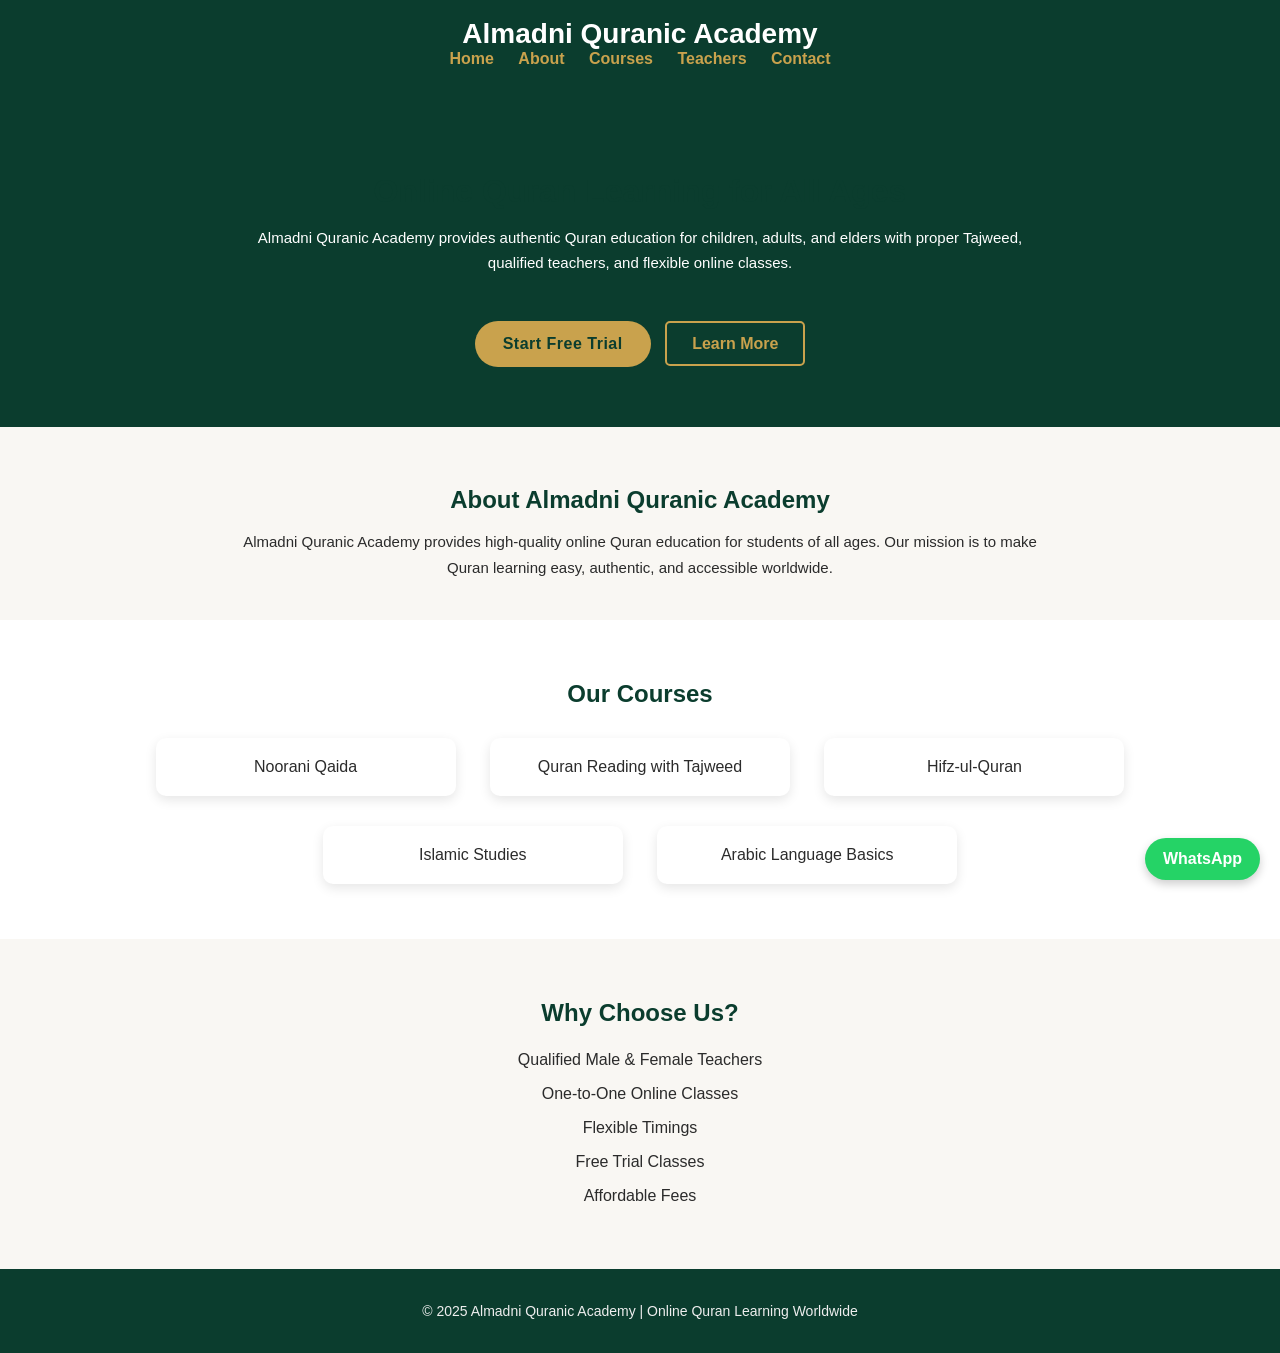
==== index.html @ 652928ea "Refactor WhatsApp button alignment and improve success/error message styling in multiple pages" ====
<!DOCTYPE html>
<html lang="en">
  <head>
    <meta charset="UTF-8" />
    <title>Almadni Quranic Academy</title>
    <link rel="stylesheet" href="css/style.css" />
  </head>
  <body>
    <!-- HEADER -->
    <header class="header">
      <h1>Almadni Quranic Academy</h1>
      <nav>
        <a href="index.html">Home</a>
        <a href="about.html">About</a>
        <a href="courses.html">Courses</a>
        <a href="teachers.html">Teachers</a>
        <a href="contact.html">Contact</a>
      </nav>
    </header>

    <!-- HERO SECTION -->
    <section class="hero">
      <h2>Online Quran Learning for All Ages</h2>
      <p>
        Almadni Quranic Academy provides authentic Quran education for children,
        adults, and elders with proper Tajweed, qualified teachers, and flexible
        online classes.
      </p>
      <div class="hero-buttons">
        <a class="btn" href="contact.html">Start Free Trial</a>
        <a class="btn-outline" href="about.html">Learn More</a>
      </div>
    </section>

    <!-- ABOUT -->
    <section class="about">
      <h2>About Almadni Quranic Academy</h2>
      <p>
        Almadni Quranic Academy provides high-quality online Quran education for
        students of all ages. Our mission is to make Quran learning easy,
        authentic, and accessible worldwide.
      </p>
    </section>

    <!-- COURSES -->
    <section class="courses">
      <h2>Our Courses</h2>
      <div class="course-box">Noorani Qaida</div>
      <div class="course-box">Quran Reading with Tajweed</div>
      <div class="course-box">Hifz-ul-Quran</div>
      <div class="course-box">Islamic Studies</div>
      <div class="course-box">Arabic Language Basics</div>
    </section>

    <!-- WHY CHOOSE US -->
    <section class="why">
      <h2>Why Choose Us?</h2>
      <ul>
        <li>Qualified Male & Female Teachers</li>
        <li>One-to-One Online Classes</li>
        <li>Flexible Timings</li>
        <li>Free Trial Classes</li>
        <li>Affordable Fees</li>
      </ul>
    </section>

    <!-- FOOTER -->
    <footer>
      <p>© 2025 Almadni Quranic Academy | Online Quran Learning Worldwide</p>
    </footer>
    <a href="https://wa.me/923167577929" class="whatsapp-btn" target="_blank">
      WhatsApp
    </a>
  </body>
</html>
---- css/style.css ----
body {
  margin: 0;
  font-family: "Open Sans", sans-serif;
  background: #f9f7f3;
  color: #2b2b2b;
}

/* HEADER */
.header {
  background: #0b3d2e;
  color: white;
  padding: 18px 15px;
  text-align: center;
  box-shadow: 0 2px 6px rgba(0, 0, 0, 0.15);
}
.header h1 {
  margin: 0;
  font-family: "Poppins", sans-serif;
  font-size: 28px;
}

.header nav a {
  color: #c9a24d;
  margin: 0 10px;
  text-decoration: none;
  font-weight: bold;
}

/* HERO */
.hero {
  padding: 60px 20px;
  text-align: center;
  background: #0b3d2e;
  color: white;
}

.hero h2 {
  font-family: "Poppins", sans-serif;
  font-size: 32px;
}

.btn {
  background: #c9a24d;
  color: #0b3d2e;
  padding: 14px 28px;
  display: inline-block;
  margin-top: 20px;
  text-decoration: none;
  border-radius: 30px;
  font-weight: bold;
  letter-spacing: 0.5px;
}

.hero-buttons {
  margin-top: 25px;
}

.btn-outline {
  border: 2px solid #c9a24d;
  color: #c9a24d;
  padding: 12px 25px;
  margin-left: 10px;
  text-decoration: none;
  border-radius: 5px;
  font-weight: bold;
}

.btn-outline:hover {
  background: #c9a24d;
  color: #0b3d2e;
}

/* SECTIONS */
section {
  padding: 40px 20px;
  text-align: center;
}

section h2 {
  font-family: "Poppins", sans-serif;
  color: #0b3d2e;
  margin-bottom: 15px;
}

section p {
  max-width: 800px;
  margin: auto;
  line-height: 1.7;
  font-size: 15px;
}
/* COURSES */

.courses {
  background: white;
}

.course-box {
  display: inline-block;
  background: white;
  color: #2b2b2b;
  padding: 20px;
  margin: 15px;
  border-radius: 10px;
  width: 260px;
  box-shadow: 0 4px 12px rgba(0, 0, 0, 0.1);
  transition: transform 0.3s ease;
}

.course-box:hover {
  transform: translateY(-5px);
}

/* WHY */
.why ul {
  list-style: none;
  padding: 0;
}

.why li {
  padding: 8px;
}

/* FOOTER */
footer {
  background: #0b3d2e;
  color: #eee;
  text-align: center;
  padding: 20px 10px;
  font-size: 14px;
}
/* CONTACT FORM */

.contact-form form {
  max-width: 500px;
  margin: auto;
}

.contact-form input,
.contact-form select,
.contact-form textarea {
  width: 100%;
  padding: 12px;
  margin: 10px 0;
  border: 1px solid #ddd;
  border-radius: 6px;
  font-size: 14px;
}

.contact-form textarea {
  height: 100px;
}
.contact-form button {
  background: #c9a24d;
  color: #0b3d2e;
  padding: 12px 25px;
  border: none;
  border-radius: 5px;
  font-weight: bold;
  font-size: medium;
  cursor: pointer;
}
.contact-form button:hover {
  background: #b18e44;
}
.whatsapp-btn {
  position: fixed;
  bottom: 20px;
  right: 20px;
  background: #25d366;
  color: white;
  padding: 12px 18px;
  border-radius: 50px;
  text-decoration: none;
  font-weight: bold;
  box-shadow: 0 4px 10px rgba(0, 0, 0, 0.2);
  z-index: 1000;
}

.whatsapp-btn:hover {
  background: #1ebe5d;
}
/* =========================
   MOBILE RESPONSIVE DESIGN
========================= */

@media (max-width: 768px) {
  /* HEADER */
  .header h1 {
    font-size: 22px;
  }

  .header nav {
    margin-top: 10px;
  }

  .header nav a {
    display: inline-block;
    margin: 5px;
    font-size: 14px;
  }

  /* HERO */
  .hero h2 {
    font-size: 24px;
  }

  .hero p {
    font-size: 15px;
    line-height: 1.6;
  }

  .hero-buttons a {
    display: block;
    margin: 10px auto;
    width: 80%;
  }

  /* COURSE BOXES */
  .course-box {
    width: 90%;
    margin: 10px auto;
  }

  /* SECTIONS */
  section {
    padding: 30px 15px;
  }

  /* CONTACT FORM */
  .contact-form form {
    width: 90%;
  }

  /* FOOTER */
  footer p {
    font-size: 13px;
  }

  /* WHATSAPP BUTTON */
  .whatsapp-btn {
    padding: 10px 14px;
    font-size: 14px;
  }
}
/* =========================
   END OF MOBILE RESPONSIVE DESIGN
========================= */
.success-message {
  display: none;
  background: #e6f7ef;
  color: #0b3d2e;
  border-left: 5px solid #3fa46a;
  padding: 15px;
  margin-bottom: 15px;
  border-radius: 6px;
  font-size: 14px;
}

.error-message {
  display: none;
  background: #fdecea;
  color: #a94442;
  border-left: 5px solid #d9534f;
  padding: 15px;
  margin-bottom: 15px;
  border-radius: 6px;
  font-size: 14px;
}
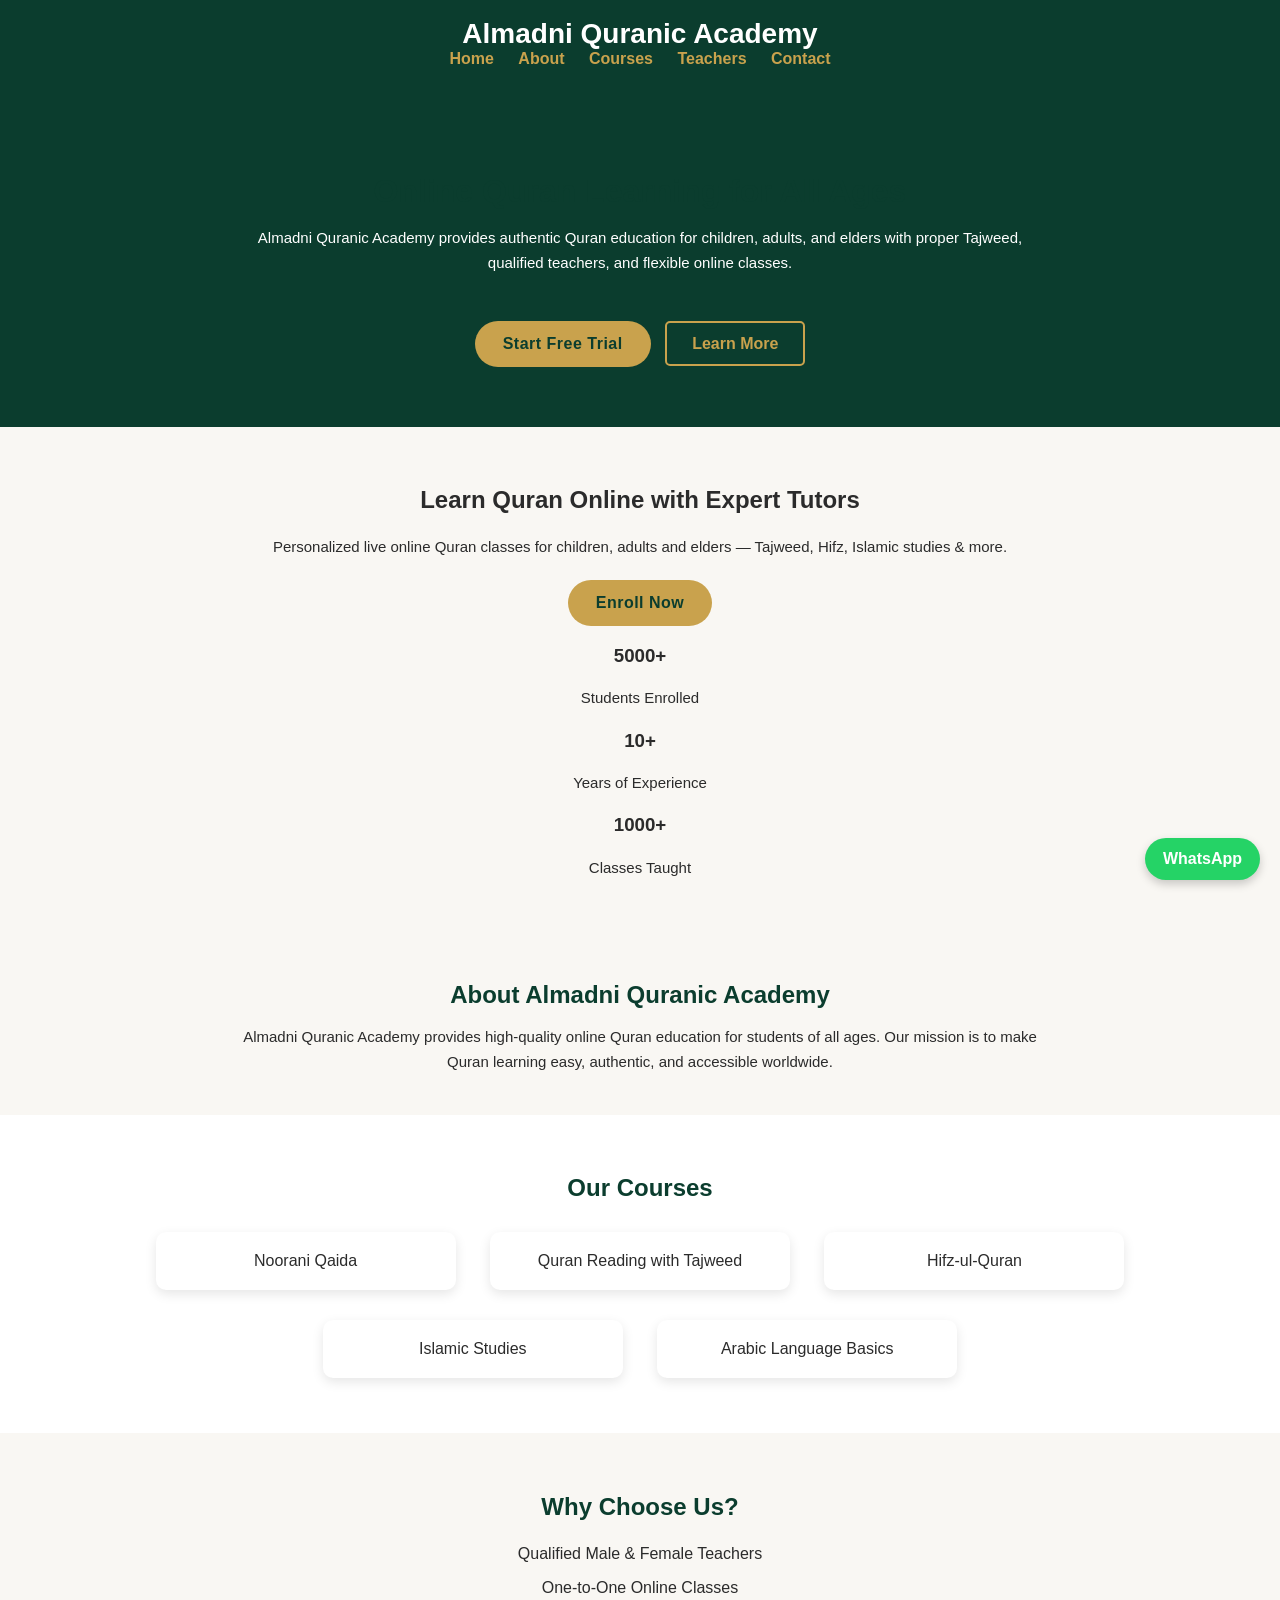
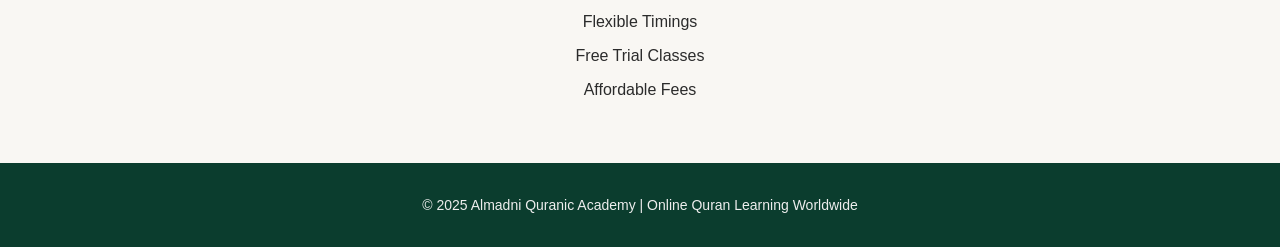
==== commit 0ea87e55: "Updated Hero & Stats" ====
--- a/index.html
+++ b/index.html
@@ -31,6 +31,20 @@
         <a class="btn-outline" href="about.html">Learn More</a>
       </div>
     </section>
+    <section class="hero-advanced">
+        <h1>Learn Quran Online with Expert Tutors</h1>
+        <p>
+            Personalized live online Quran classes for children, adults and elders — Tajweed, Hifz, Islamic studies & more.
+        </p>
+        <a href="enroll.html" class="btn hero-btn">Enroll Now</a>
+    
+        <div class="academy-stats">
+            <div class="stat-box"><h3>5000+</h3><p>Students Enrolled</p></div>
+            <div class="stat-box"><h3>10+</h3><p>Years of Experience</p></div>
+            <div class="stat-box"><h3>1000+</h3><p>Classes Taught</p></div>
+        </div>
+    </section>
+    
 
     <!-- ABOUT -->
     <section class="about">
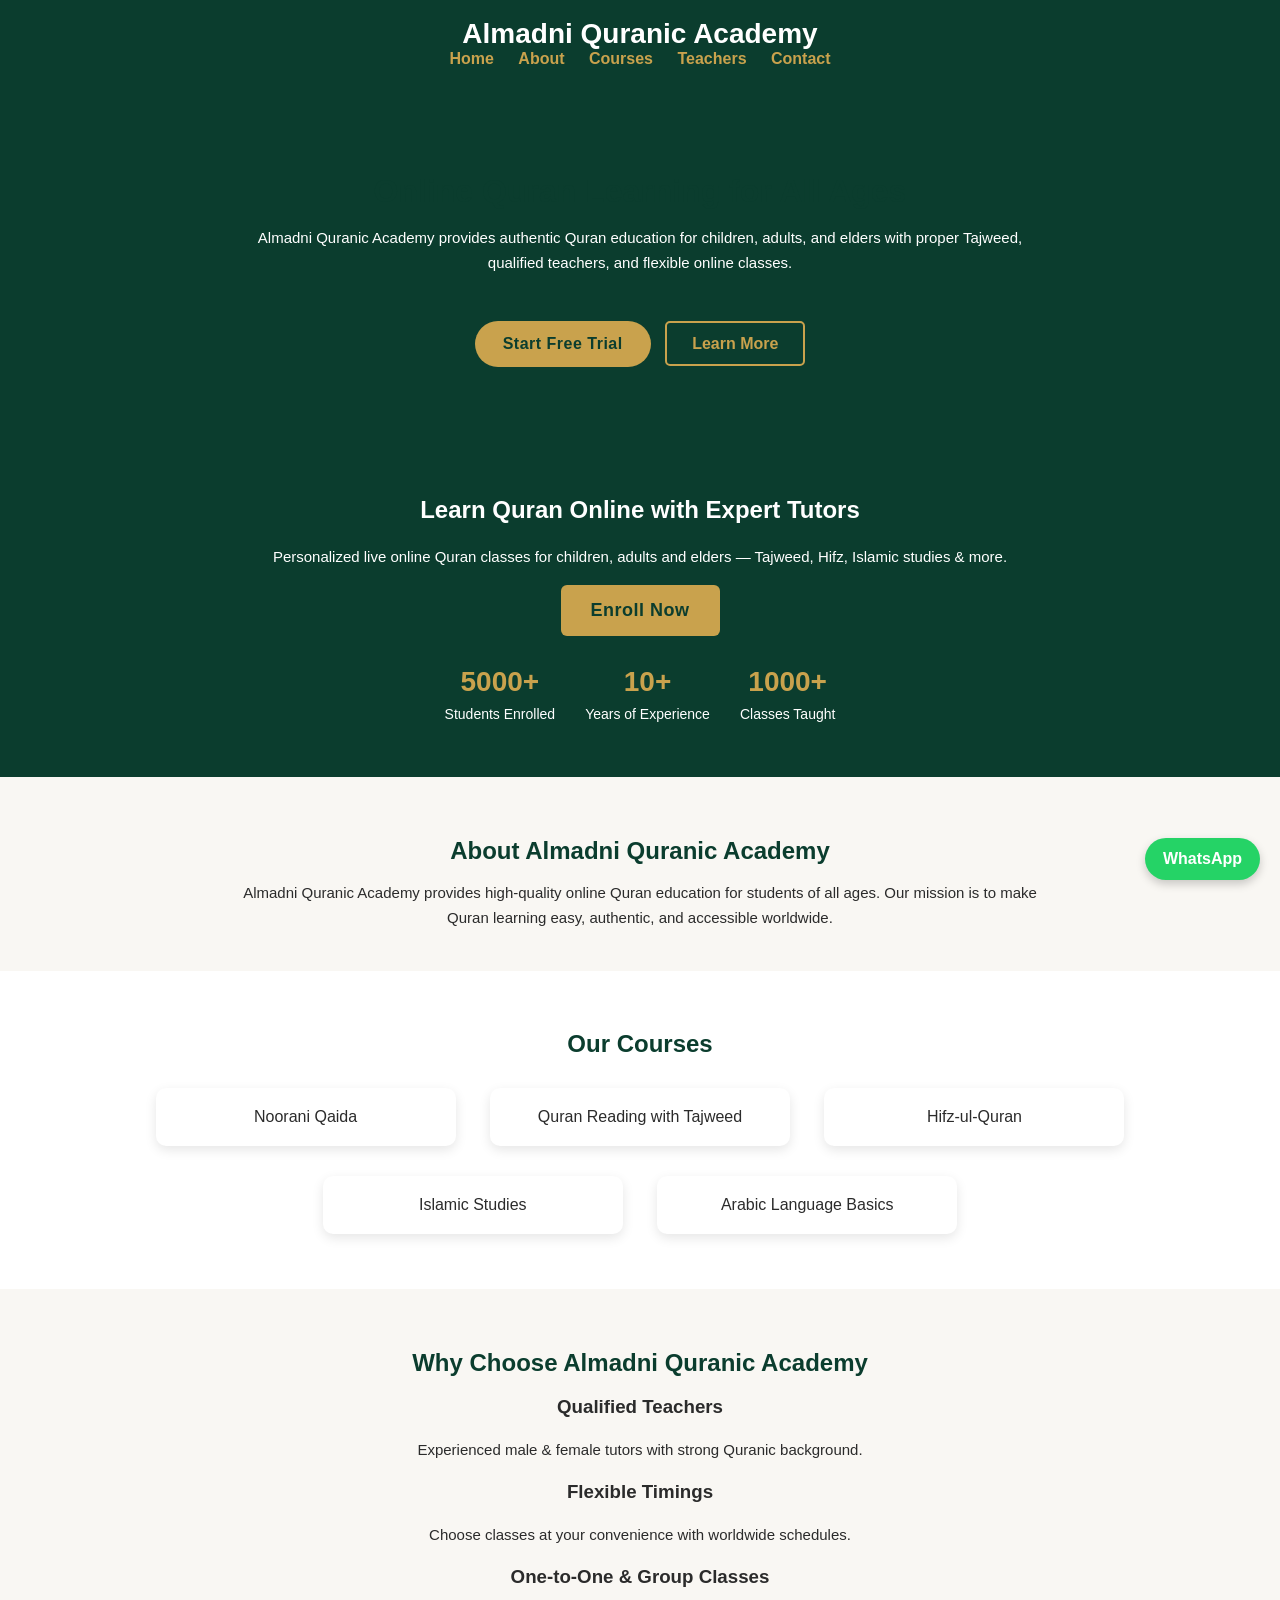
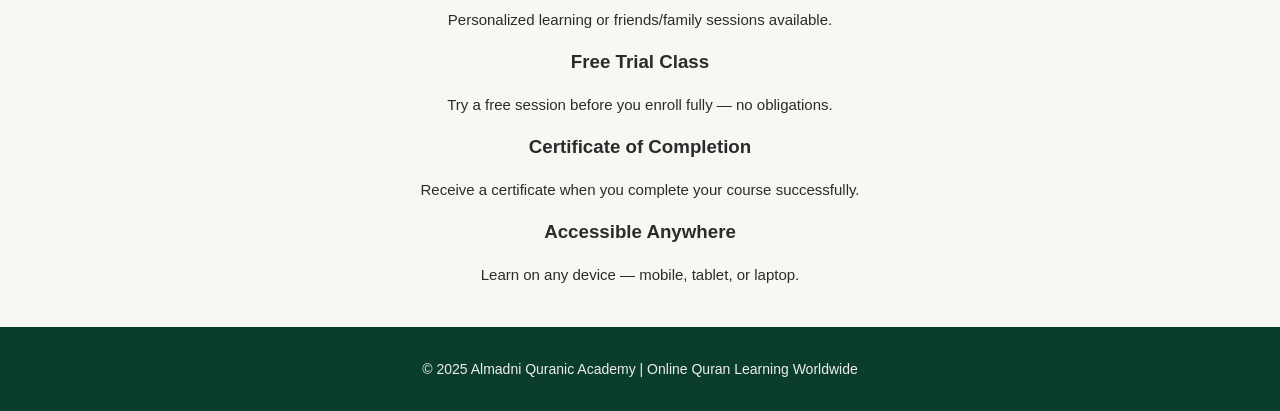
==== commit ceef20ed: "update the why choose us section" ====
--- a/index.html
+++ b/index.html
@@ -67,16 +67,36 @@
     </section>
 
     <!-- WHY CHOOSE US -->
-    <section class="why">
-      <h2>Why Choose Us?</h2>
-      <ul>
-        <li>Qualified Male & Female Teachers</li>
-        <li>One-to-One Online Classes</li>
-        <li>Flexible Timings</li>
-        <li>Free Trial Classes</li>
-        <li>Affordable Fees</li>
-      </ul>
+    <section class="why-choose">
+        <h2>Why Choose Almadni Quranic Academy</h2>
+        <div class="features-grid">
+            <div class="feature-card">
+                <h3>Qualified Teachers</h3>
+                <p>Experienced male & female tutors with strong Quranic background.</p>
+            </div>
+            <div class="feature-card">
+                <h3>Flexible Timings</h3>
+                <p>Choose classes at your convenience with worldwide schedules.</p>
+            </div>
+            <div class="feature-card">
+                <h3>One-to-One & Group Classes</h3>
+                <p>Personalized learning or friends/family sessions available.</p>
+            </div>
+            <div class="feature-card">
+                <h3>Free Trial Class</h3>
+                <p>Try a free session before you enroll fully — no obligations.</p>
+            </div>
+            <div class="feature-card">
+                <h3>Certificate of Completion</h3>
+                <p>Receive a certificate when you complete your course successfully.</p>
+            </div>
+            <div class="feature-card">
+                <h3>Accessible Anywhere</h3>
+                <p>Learn on any device — mobile, tablet, or laptop.</p>
+            </div>
+        </div>
     </section>
+    
 
     <!-- FOOTER -->
     <footer>
--- a/css/style.css
+++ b/css/style.css
@@ -266,3 +266,43 @@
   border-radius: 6px;
   font-size: 14px;
 }
+.hero-advanced {
+  text-align: center;
+  padding: 50px 20px;
+  background: #0B3D2E;
+  color: white;
+}
+
+.hero-advanced .hero-btn {
+  background: #C9A24D;
+  color: #0B3D2E;
+  padding: 15px 30px;
+  font-size: 18px;
+  margin-top: 15px;
+  border-radius: 6px;
+  font-weight: bold;
+}
+
+.academy-stats {
+  display: flex;
+  justify-content: center;
+  gap: 30px;
+  margin-top: 30px;
+}
+
+.stat-box h3 {
+  font-size: 28px;
+  margin: 0;
+  color: #C9A24D;
+}
+
+.stat-box p {
+  margin: 5px 0 0;
+  font-size: 14px;
+}
+@media (max-width: 600px) {
+  .academy-stats {
+    flex-direction: column;
+    align-items: center;
+  }
+}
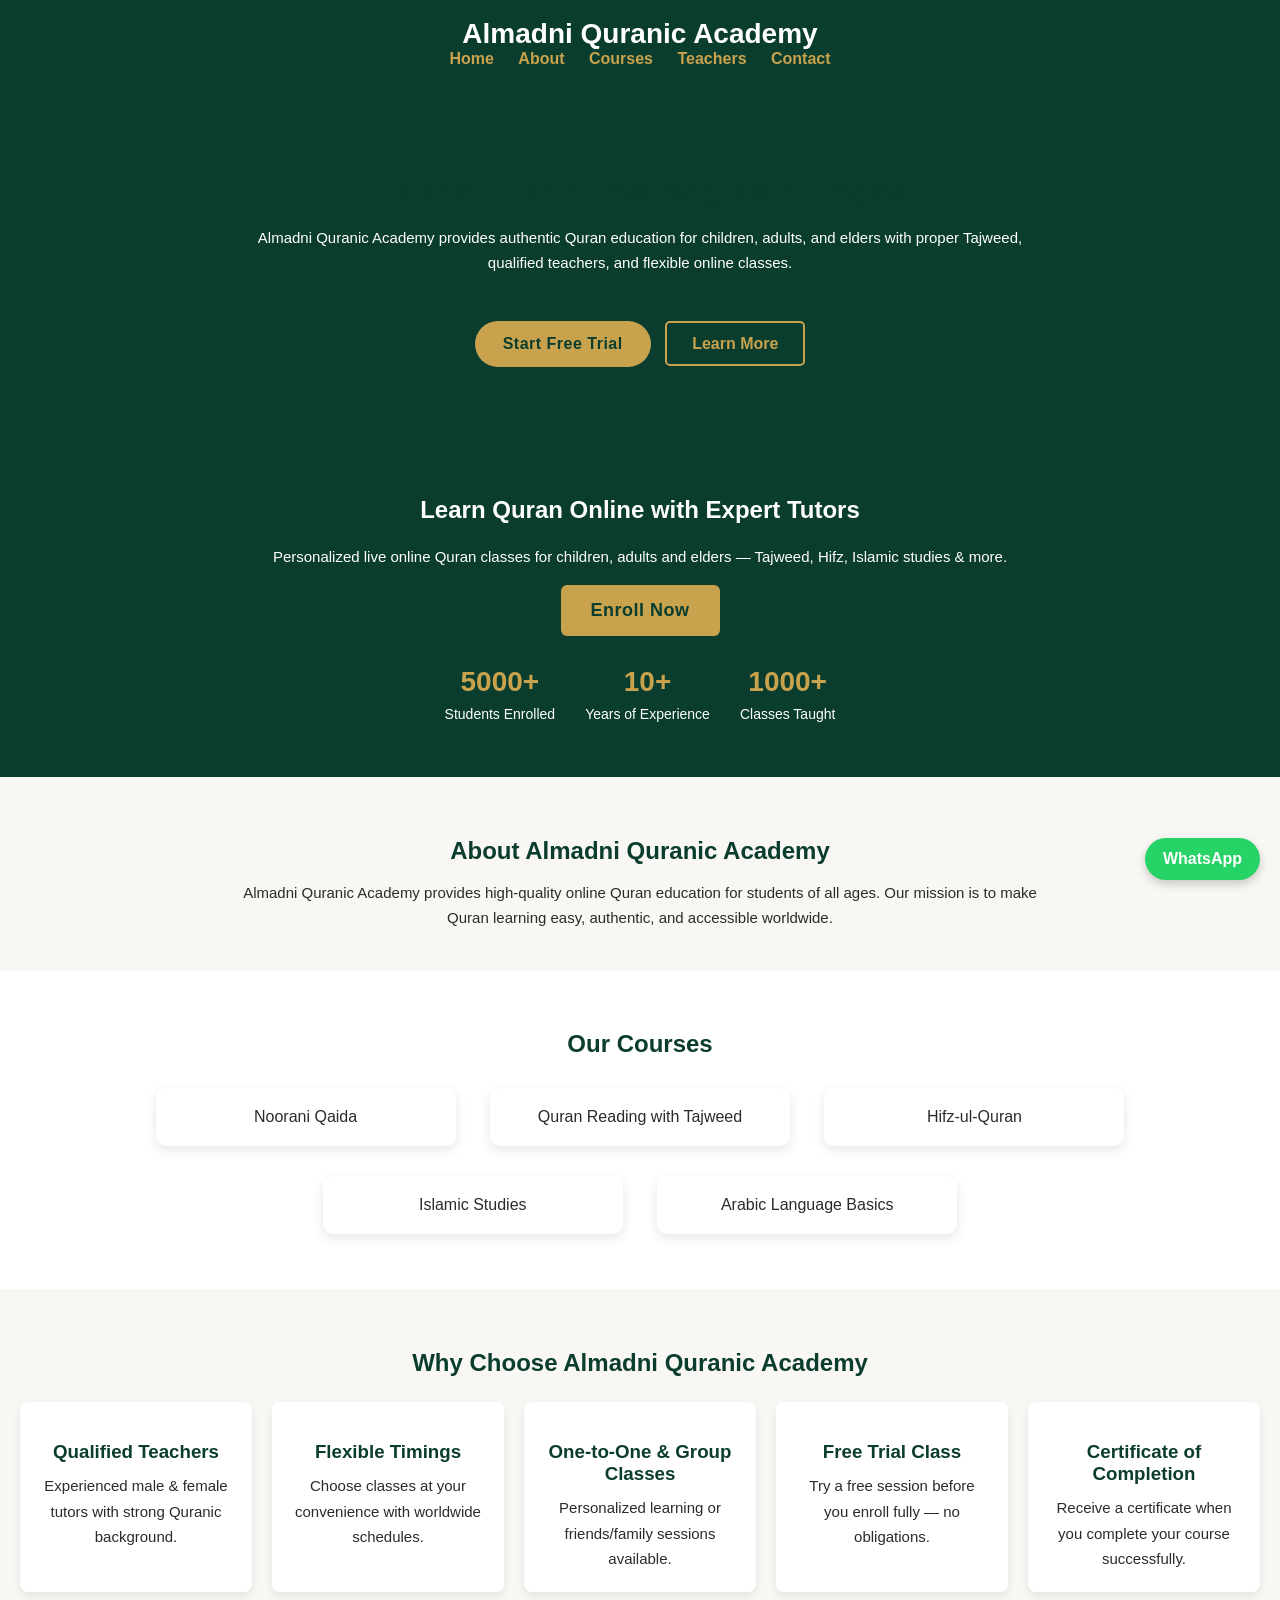
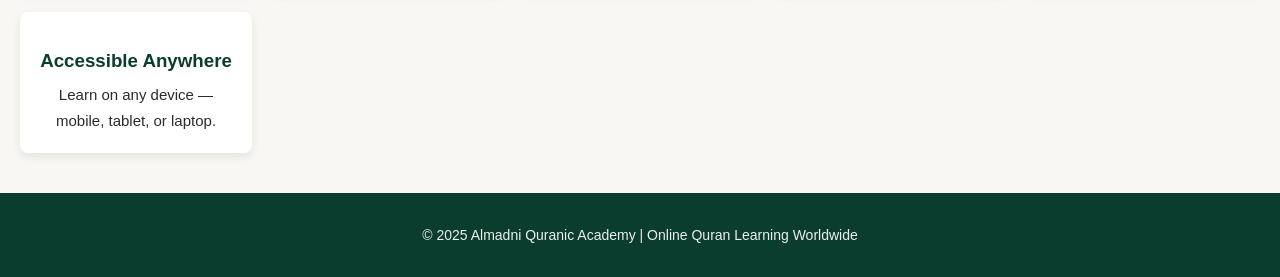
==== commit d63b2acc: "update the feature cards for professional UI" ====
--- a/index.html
+++ b/index.html
@@ -32,19 +32,28 @@
       </div>
     </section>
     <section class="hero-advanced">
-        <h1>Learn Quran Online with Expert Tutors</h1>
-        <p>
-            Personalized live online Quran classes for children, adults and elders — Tajweed, Hifz, Islamic studies & more.
-        </p>
-        <a href="enroll.html" class="btn hero-btn">Enroll Now</a>
-    
-        <div class="academy-stats">
-            <div class="stat-box"><h3>5000+</h3><p>Students Enrolled</p></div>
-            <div class="stat-box"><h3>10+</h3><p>Years of Experience</p></div>
-            <div class="stat-box"><h3>1000+</h3><p>Classes Taught</p></div>
+      <h1>Learn Quran Online with Expert Tutors</h1>
+      <p>
+        Personalized live online Quran classes for children, adults and elders —
+        Tajweed, Hifz, Islamic studies & more.
+      </p>
+      <a href="enroll.html" class="btn hero-btn">Enroll Now</a>
+
+      <div class="academy-stats">
+        <div class="stat-box">
+          <h3>5000+</h3>
+          <p>Students Enrolled</p>
         </div>
+        <div class="stat-box">
+          <h3>10+</h3>
+          <p>Years of Experience</p>
+        </div>
+        <div class="stat-box">
+          <h3>1000+</h3>
+          <p>Classes Taught</p>
+        </div>
+      </div>
     </section>
-    
 
     <!-- ABOUT -->
     <section class="about">
@@ -68,35 +77,38 @@
 
     <!-- WHY CHOOSE US -->
     <section class="why-choose">
-        <h2>Why Choose Almadni Quranic Academy</h2>
-        <div class="features-grid">
-            <div class="feature-card">
-                <h3>Qualified Teachers</h3>
-                <p>Experienced male & female tutors with strong Quranic background.</p>
-            </div>
-            <div class="feature-card">
-                <h3>Flexible Timings</h3>
-                <p>Choose classes at your convenience with worldwide schedules.</p>
-            </div>
-            <div class="feature-card">
-                <h3>One-to-One & Group Classes</h3>
-                <p>Personalized learning or friends/family sessions available.</p>
-            </div>
-            <div class="feature-card">
-                <h3>Free Trial Class</h3>
-                <p>Try a free session before you enroll fully — no obligations.</p>
-            </div>
-            <div class="feature-card">
-                <h3>Certificate of Completion</h3>
-                <p>Receive a certificate when you complete your course successfully.</p>
-            </div>
-            <div class="feature-card">
-                <h3>Accessible Anywhere</h3>
-                <p>Learn on any device — mobile, tablet, or laptop.</p>
-            </div>
+      <h2>Why Choose Almadni Quranic Academy</h2>
+      <div class="features-grid">
+        <div class="feature-card">
+          <h3>Qualified Teachers</h3>
+          <p>
+            Experienced male & female tutors with strong Quranic background.
+          </p>
         </div>
+        <div class="feature-card">
+          <h3>Flexible Timings</h3>
+          <p>Choose classes at your convenience with worldwide schedules.</p>
+        </div>
+        <div class="feature-card">
+          <h3>One-to-One & Group Classes</h3>
+          <p>Personalized learning or friends/family sessions available.</p>
+        </div>
+        <div class="feature-card">
+          <h3>Free Trial Class</h3>
+          <p>Try a free session before you enroll fully — no obligations.</p>
+        </div>
+        <div class="feature-card">
+          <h3>Certificate of Completion</h3>
+          <p>
+            Receive a certificate when you complete your course successfully.
+          </p>
+        </div>
+        <div class="feature-card">
+          <h3>Accessible Anywhere</h3>
+          <p>Learn on any device — mobile, tablet, or laptop.</p>
+        </div>
+      </div>
     </section>
-    
 
     <!-- FOOTER -->
     <footer>
--- a/css/style.css
+++ b/css/style.css
@@ -306,3 +306,26 @@
     align-items: center;
   }
 }
+.why-choose {
+  padding: 40px 20px;
+  text-align: center;
+}
+
+.features-grid {
+  display: grid;
+  gap: 20px;
+  grid-template-columns: repeat(auto-fit, minmax(220px, 1fr));
+  margin-top: 25px;
+}
+
+.feature-card {
+  background: white;
+  padding: 20px;
+  border-radius: 8px;
+  box-shadow: 0 4px 10px rgba(0,0,0,0.08);
+}
+
+.feature-card h3 {
+  color: #0B3D2E;
+  margin-bottom: 10px;
+}
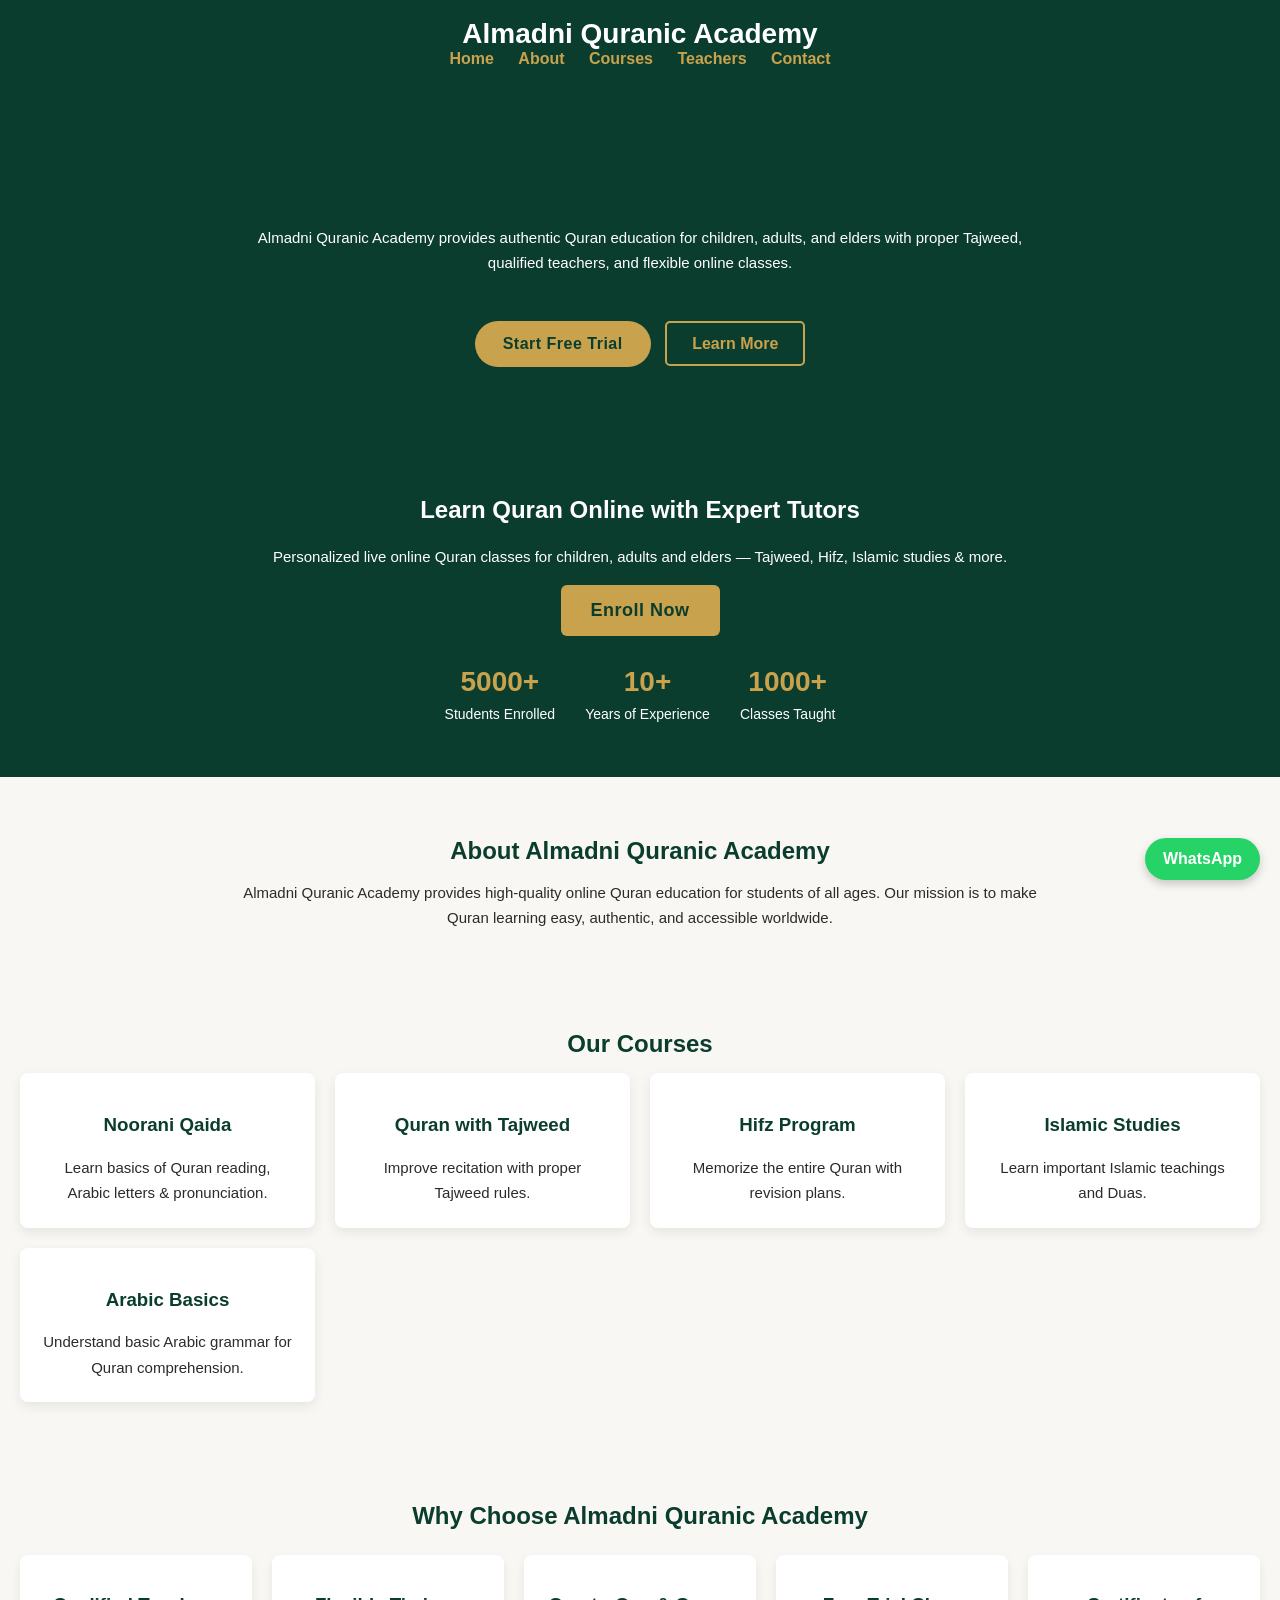
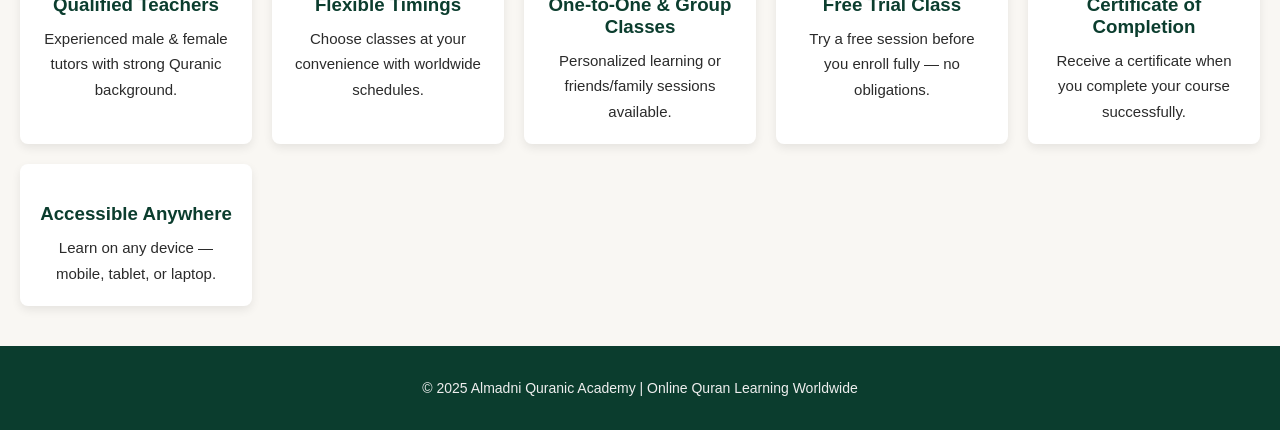
==== commit 9ab21326: "update the courses section" ====
--- a/index.html
+++ b/index.html
@@ -66,13 +66,30 @@
     </section>
 
     <!-- COURSES -->
-    <section class="courses">
+    <section class="courses-advanced">
       <h2>Our Courses</h2>
-      <div class="course-box">Noorani Qaida</div>
-      <div class="course-box">Quran Reading with Tajweed</div>
-      <div class="course-box">Hifz-ul-Quran</div>
-      <div class="course-box">Islamic Studies</div>
-      <div class="course-box">Arabic Language Basics</div>
+      <div class="courses-grid">
+        <div class="course-card">
+          <h3>Noorani Qaida</h3>
+          <p>Learn basics of Quran reading, Arabic letters & pronunciation.</p>
+        </div>
+        <div class="course-card">
+          <h3>Quran with Tajweed</h3>
+          <p>Improve recitation with proper Tajweed rules.</p>
+        </div>
+        <div class="course-card">
+          <h3>Hifz Program</h3>
+          <p>Memorize the entire Quran with revision plans.</p>
+        </div>
+        <div class="course-card">
+          <h3>Islamic Studies</h3>
+          <p>Learn important Islamic teachings and Duas.</p>
+        </div>
+        <div class="course-card">
+          <h3>Arabic Basics</h3>
+          <p>Understand basic Arabic grammar for Quran comprehension.</p>
+        </div>
+      </div>
     </section>
 
     <!-- WHY CHOOSE US -->
--- a/css/style.css
+++ b/css/style.css
@@ -269,13 +269,13 @@
 .hero-advanced {
   text-align: center;
   padding: 50px 20px;
-  background: #0B3D2E;
+  background: #0b3d2e;
   color: white;
 }
 
 .hero-advanced .hero-btn {
-  background: #C9A24D;
-  color: #0B3D2E;
+  background: #c9a24d;
+  color: #0b3d2e;
   padding: 15px 30px;
   font-size: 18px;
   margin-top: 15px;
@@ -293,7 +293,7 @@
 .stat-box h3 {
   font-size: 28px;
   margin: 0;
-  color: #C9A24D;
+  color: #c9a24d;
 }
 
 .stat-box p {
@@ -322,10 +322,37 @@
   background: white;
   padding: 20px;
   border-radius: 8px;
-  box-shadow: 0 4px 10px rgba(0,0,0,0.08);
+  box-shadow: 0 4px 10px rgba(0, 0, 0, 0.08);
 }
 
 .feature-card h3 {
-  color: #0B3D2E;
+  color: #0b3d2e;
   margin-bottom: 10px;
 }
+.courses-advanced {
+  padding: 40px 20px;
+  text-align: center;
+}
+
+.courses-grid {
+  display: grid;
+  gap: 20px;
+  grid-template-columns: repeat(auto-fit, minmax(240px, 1fr));
+  margin-top: 15px;
+}
+
+.course-card {
+  background: white;
+  padding: 22px;
+  border-radius: 8px;
+  box-shadow: 0 4px 12px rgba(0, 0, 0, 0.08);
+  transition: transform 0.2s;
+}
+
+.course-card:hover {
+  transform: translateY(-4px);
+}
+
+.course-card h3 {
+  color: #0b3d2e;
+}
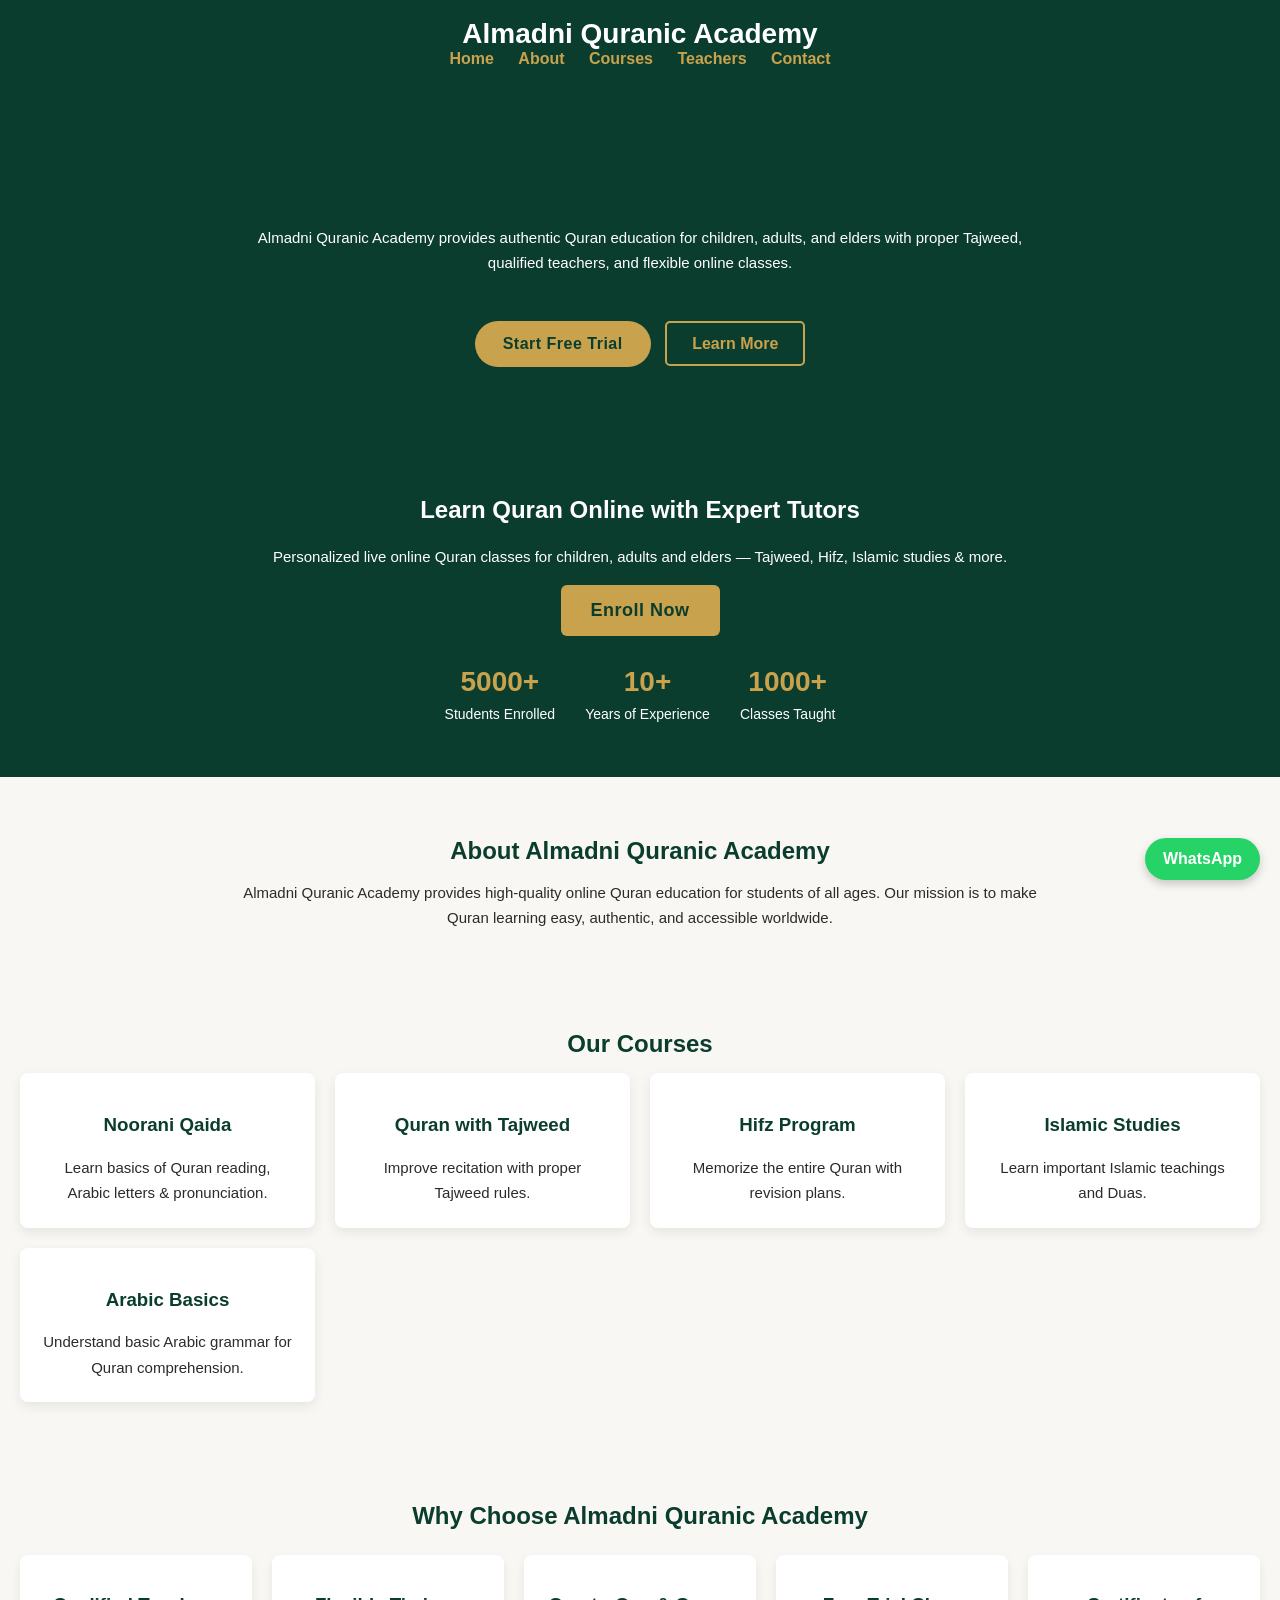
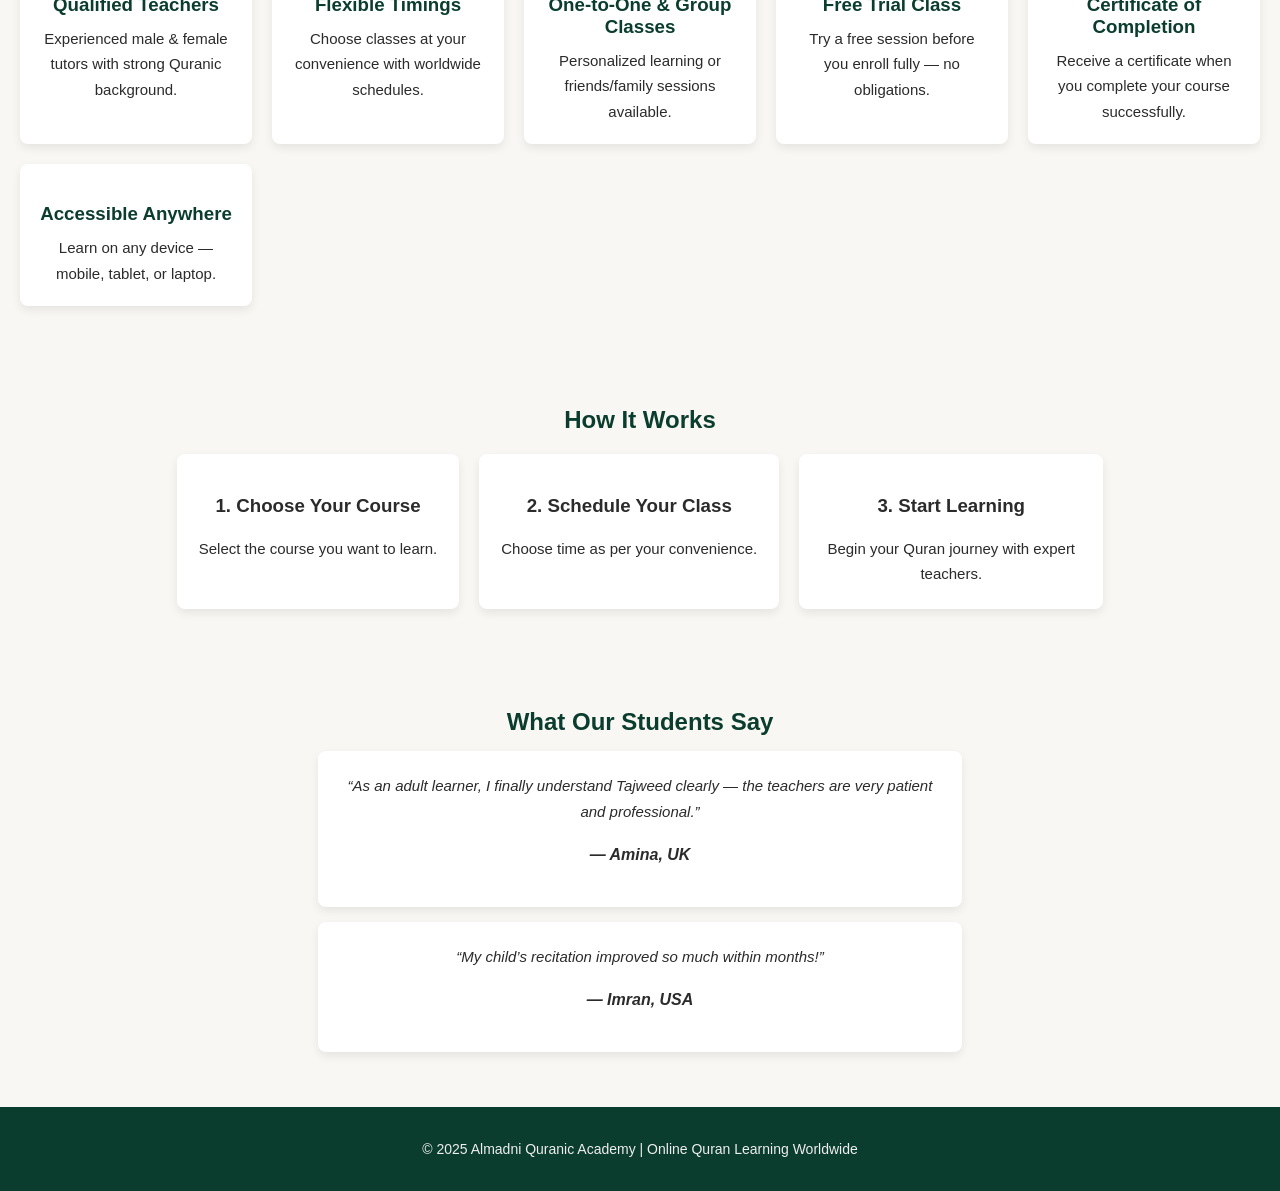
==== commit 96e76ae7: "add the two new sections" ====
--- a/index.html
+++ b/index.html
@@ -126,6 +126,40 @@
         </div>
       </div>
     </section>
+    <section class="how-it-works">
+        <h2>How It Works</h2>
+        <div class="steps-grid">
+            <div class="step-box">
+                <h3>1. Choose Your Course</h3>
+                <p>Select the course you want to learn.</p>
+            </div>
+            <div class="step-box">
+                <h3>2. Schedule Your Class</h3>
+                <p>Choose time as per your convenience.</p>
+            </div>
+            <div class="step-box">
+                <h3>3. Start Learning</h3>
+                <p>Begin your Quran journey with expert teachers.</p>
+            </div>
+        </div>
+    </section>
+    <section class="testimonials">
+        <h2>What Our Students Say</h2>
+        <div class="testimonial-card">
+            <p>
+                “As an adult learner, I finally understand Tajweed clearly —
+                the teachers are very patient and professional.”
+            </p>
+            <h4>— Amina, UK</h4>
+        </div>
+        <div class="testimonial-card">
+            <p>
+                “My child’s recitation improved so much within months!”  
+            </p>
+            <h4>— Imran, USA</h4>
+        </div>
+    </section>
+        
 
     <!-- FOOTER -->
     <footer>
--- a/css/style.css
+++ b/css/style.css
@@ -356,3 +356,37 @@
 .course-card h3 {
   color: #0b3d2e;
 }
+.how-it-works {
+  padding: 40px 20px;
+  text-align: center;
+}
+
+.steps-grid {
+  display: flex;
+  flex-wrap: wrap;
+  justify-content: center;
+  gap: 20px;
+  margin-top: 20px;
+}
+
+.step-box {
+  background: white;
+  padding: 22px;
+  border-radius: 8px;
+  max-width: 260px;
+  box-shadow: 0 4px 10px rgba(0,0,0,0.08);
+}
+.testimonials {
+  padding: 40px 20px;
+  text-align: center;
+}
+
+.testimonial-card {
+  background: white;
+  padding: 22px;
+  border-radius: 8px;
+  box-shadow: 0 4px 10px rgba(0,0,0,0.08);
+  margin: 15px auto;
+  max-width: 600px;
+  font-style: italic;
+}
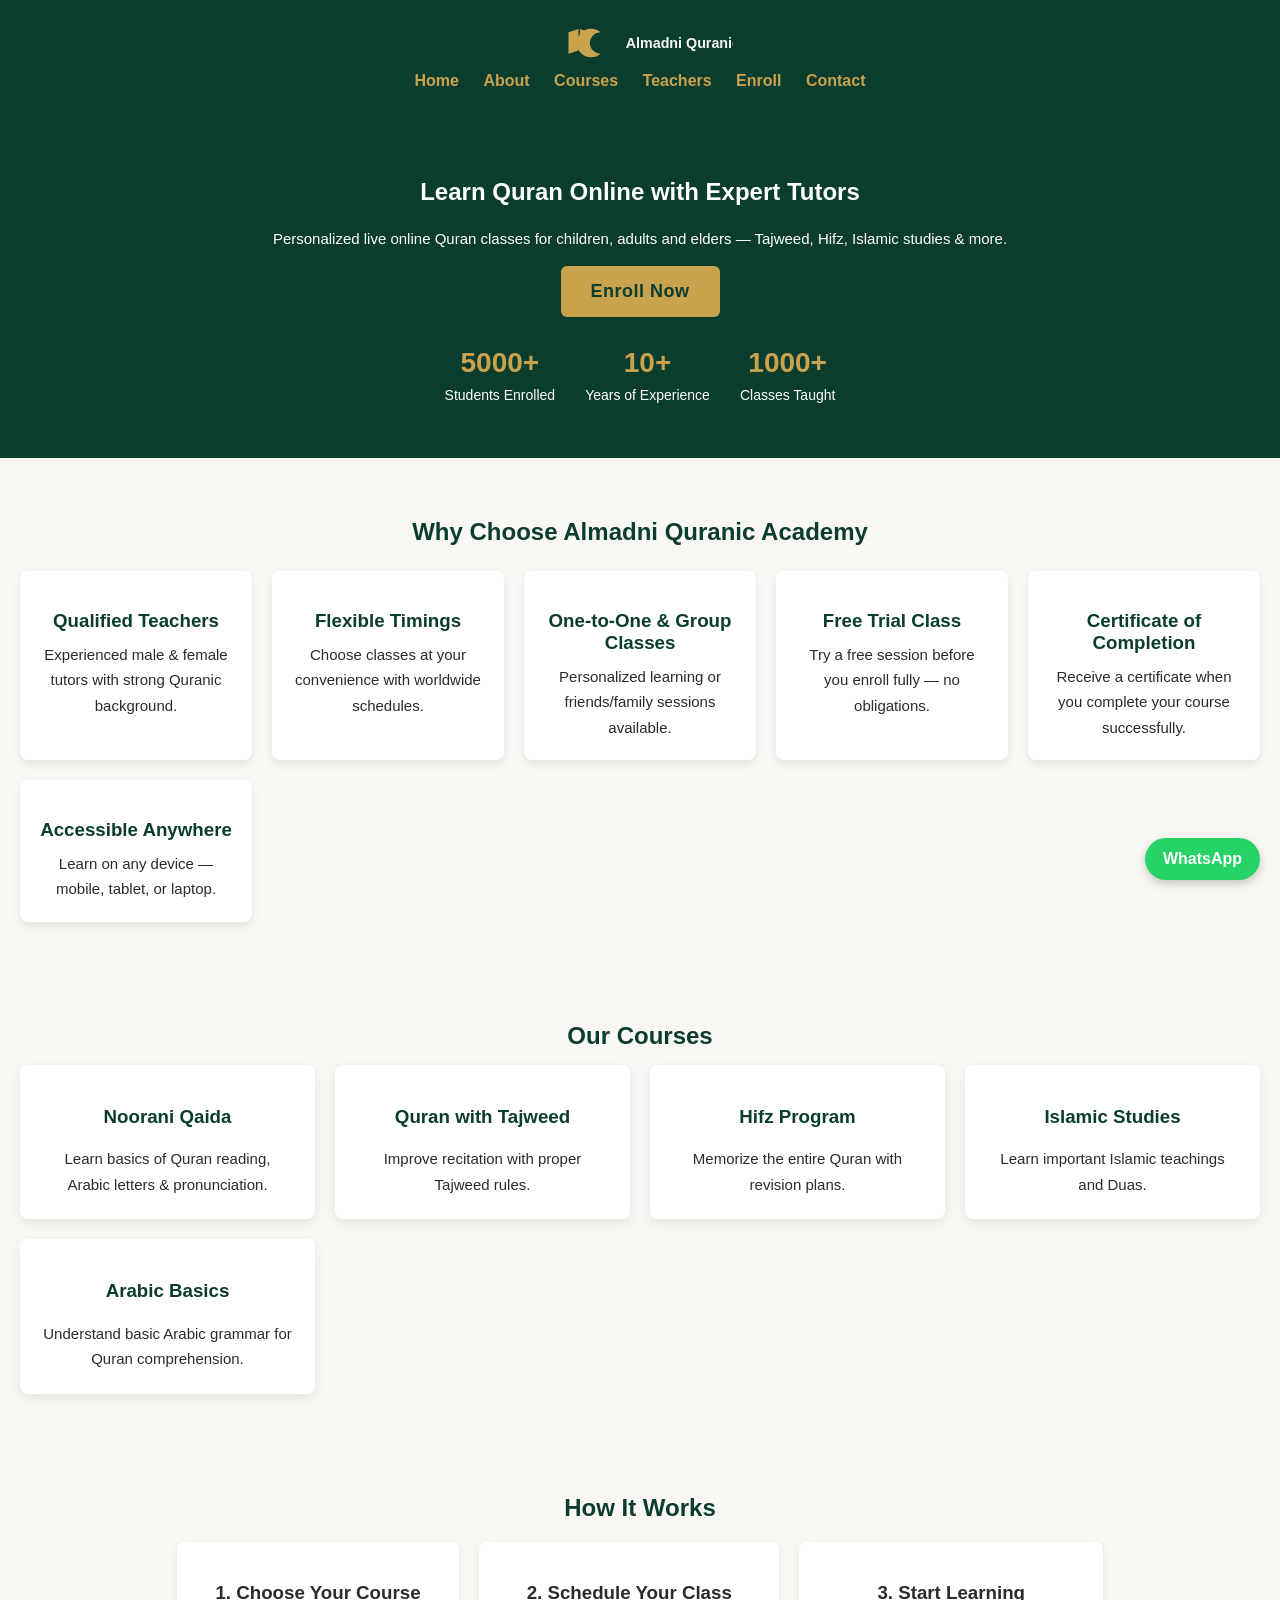
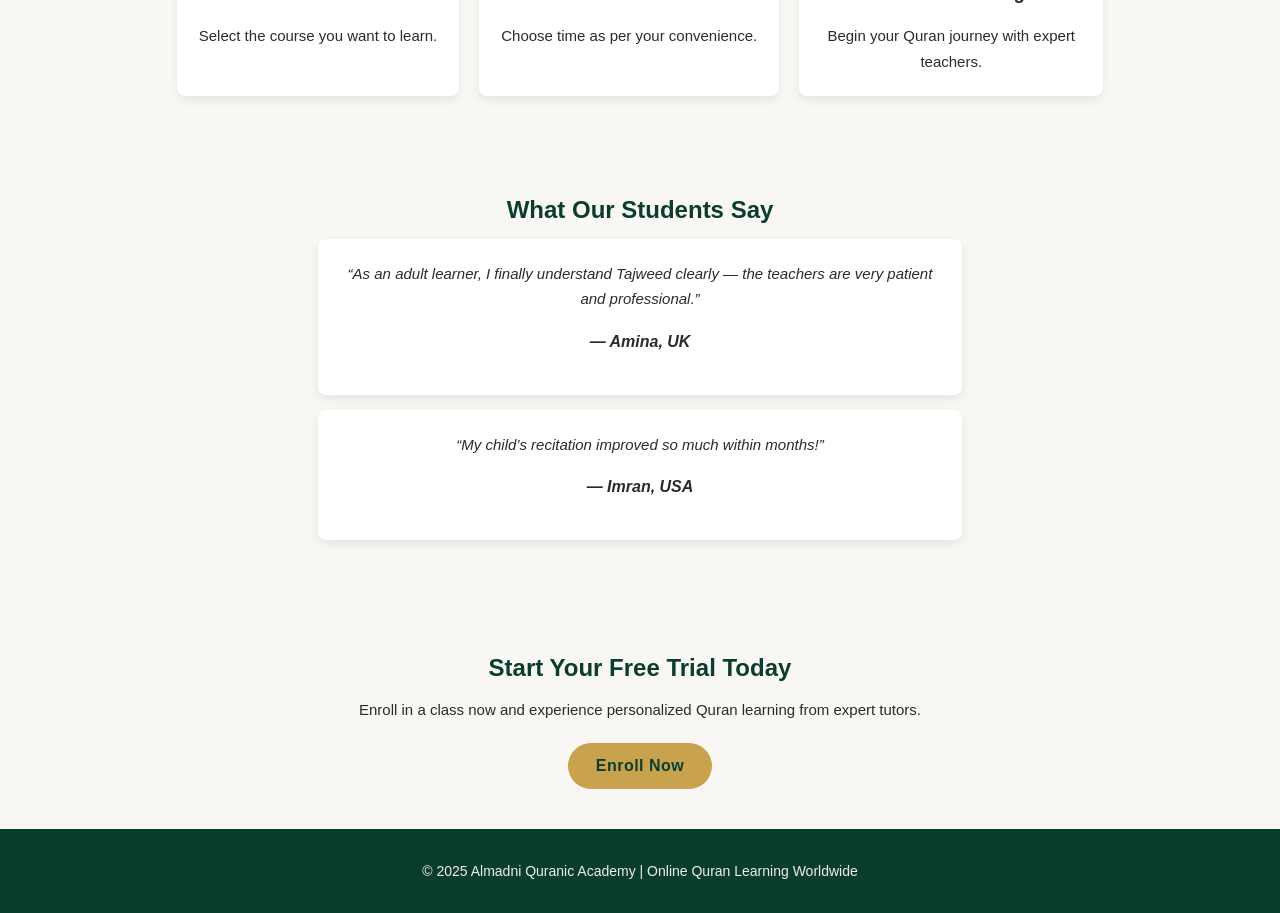
==== commit 9f9341f2: "changes the main page" ====
--- a/index.html
+++ b/index.html
@@ -2,35 +2,30 @@
 <html lang="en">
   <head>
     <meta charset="UTF-8" />
+    <meta name="viewport" content="width=device-width, initial-scale=1.0" />
     <title>Almadni Quranic Academy</title>
     <link rel="stylesheet" href="css/style.css" />
+    <link rel="icon" type="image/svg+xml" href="images/favicon.svg" />
   </head>
   <body>
     <!-- HEADER -->
     <header class="header">
-      <h1>Almadni Quranic Academy</h1>
+      <img
+        src="images/logo.svg"
+        alt="Almadni Quranic Academy Logo"
+        height="50"
+      />
       <nav>
         <a href="index.html">Home</a>
         <a href="about.html">About</a>
         <a href="courses.html">Courses</a>
         <a href="teachers.html">Teachers</a>
+        <a href="enroll.html">Enroll</a>
         <a href="contact.html">Contact</a>
       </nav>
     </header>
 
-    <!-- HERO SECTION -->
-    <section class="hero">
-      <h2>Online Quran Learning for All Ages</h2>
-      <p>
-        Almadni Quranic Academy provides authentic Quran education for children,
-        adults, and elders with proper Tajweed, qualified teachers, and flexible
-        online classes.
-      </p>
-      <div class="hero-buttons">
-        <a class="btn" href="contact.html">Start Free Trial</a>
-        <a class="btn-outline" href="about.html">Learn More</a>
-      </div>
-    </section>
+    <!-- HERO -->
     <section class="hero-advanced">
       <h1>Learn Quran Online with Expert Tutors</h1>
       <p>
@@ -55,14 +50,39 @@
       </div>
     </section>
 
-    <!-- ABOUT -->
-    <section class="about">
-      <h2>About Almadni Quranic Academy</h2>
-      <p>
-        Almadni Quranic Academy provides high-quality online Quran education for
-        students of all ages. Our mission is to make Quran learning easy,
-        authentic, and accessible worldwide.
-      </p>
+    <!-- WHY CHOOSE US -->
+    <section class="why-choose">
+      <h2>Why Choose Almadni Quranic Academy</h2>
+      <div class="features-grid">
+        <div class="feature-card">
+          <h3>Qualified Teachers</h3>
+          <p>
+            Experienced male & female tutors with strong Quranic background.
+          </p>
+        </div>
+        <div class="feature-card">
+          <h3>Flexible Timings</h3>
+          <p>Choose classes at your convenience with worldwide schedules.</p>
+        </div>
+        <div class="feature-card">
+          <h3>One‑to‑One & Group Classes</h3>
+          <p>Personalized learning or friends/family sessions available.</p>
+        </div>
+        <div class="feature-card">
+          <h3>Free Trial Class</h3>
+          <p>Try a free session before you enroll fully — no obligations.</p>
+        </div>
+        <div class="feature-card">
+          <h3>Certificate of Completion</h3>
+          <p>
+            Receive a certificate when you complete your course successfully.
+          </p>
+        </div>
+        <div class="feature-card">
+          <h3>Accessible Anywhere</h3>
+          <p>Learn on any device — mobile, tablet, or laptop.</p>
+        </div>
+      </div>
     </section>
 
     <!-- COURSES -->
@@ -92,81 +112,59 @@
       </div>
     </section>
 
-    <!-- WHY CHOOSE US -->
-    <section class="why-choose">
-      <h2>Why Choose Almadni Quranic Academy</h2>
-      <div class="features-grid">
-        <div class="feature-card">
-          <h3>Qualified Teachers</h3>
-          <p>
-            Experienced male & female tutors with strong Quranic background.
-          </p>
+    <!-- HOW IT WORKS -->
+    <section class="how-it-works">
+      <h2>How It Works</h2>
+      <div class="steps-grid">
+        <div class="step-box">
+          <h3>1. Choose Your Course</h3>
+          <p>Select the course you want to learn.</p>
         </div>
-        <div class="feature-card">
-          <h3>Flexible Timings</h3>
-          <p>Choose classes at your convenience with worldwide schedules.</p>
+        <div class="step-box">
+          <h3>2. Schedule Your Class</h3>
+          <p>Choose time as per your convenience.</p>
         </div>
-        <div class="feature-card">
-          <h3>One-to-One & Group Classes</h3>
-          <p>Personalized learning or friends/family sessions available.</p>
-        </div>
-        <div class="feature-card">
-          <h3>Free Trial Class</h3>
-          <p>Try a free session before you enroll fully — no obligations.</p>
-        </div>
-        <div class="feature-card">
-          <h3>Certificate of Completion</h3>
-          <p>
-            Receive a certificate when you complete your course successfully.
-          </p>
-        </div>
-        <div class="feature-card">
-          <h3>Accessible Anywhere</h3>
-          <p>Learn on any device — mobile, tablet, or laptop.</p>
+        <div class="step-box">
+          <h3>3. Start Learning</h3>
+          <p>Begin your Quran journey with expert teachers.</p>
         </div>
       </div>
     </section>
-    <section class="how-it-works">
-        <h2>How It Works</h2>
-        <div class="steps-grid">
-            <div class="step-box">
-                <h3>1. Choose Your Course</h3>
-                <p>Select the course you want to learn.</p>
-            </div>
-            <div class="step-box">
-                <h3>2. Schedule Your Class</h3>
-                <p>Choose time as per your convenience.</p>
-            </div>
-            <div class="step-box">
-                <h3>3. Start Learning</h3>
-                <p>Begin your Quran journey with expert teachers.</p>
-            </div>
-        </div>
+
+    <!-- TESTIMONIALS -->
+    <section class="testimonials">
+      <h2>What Our Students Say</h2>
+      <div class="testimonial-card">
+        <p>
+          “As an adult learner, I finally understand Tajweed clearly — the
+          teachers are very patient and professional.”
+        </p>
+        <h4>— Amina, UK</h4>
+      </div>
+      <div class="testimonial-card">
+        <p>“My child’s recitation improved so much within months!”</p>
+        <h4>— Imran, USA</h4>
+      </div>
     </section>
-    <section class="testimonials">
-        <h2>What Our Students Say</h2>
-        <div class="testimonial-card">
-            <p>
-                “As an adult learner, I finally understand Tajweed clearly —
-                the teachers are very patient and professional.”
-            </p>
-            <h4>— Amina, UK</h4>
-        </div>
-        <div class="testimonial-card">
-            <p>
-                “My child’s recitation improved so much within months!”  
-            </p>
-            <h4>— Imran, USA</h4>
-        </div>
+
+    <!-- ENROLL CTA -->
+    <section style="text-align: center; padding: 40px 20px">
+      <h2>Start Your Free Trial Today</h2>
+      <p>
+        Enroll in a class now and experience personalized Quran learning from
+        expert tutors.
+      </p>
+      <a href="enroll.html" class="btn">Enroll Now</a>
     </section>
-        
 
     <!-- FOOTER -->
     <footer>
       <p>© 2025 Almadni Quranic Academy | Online Quran Learning Worldwide</p>
     </footer>
-    <a href="https://wa.me/923167577929" class="whatsapp-btn" target="_blank">
-      WhatsApp
-    </a>
+
+    <!-- WhatsApp Button -->
+    <a href="https://wa.me/923001234567" class="whatsapp-btn" target="_blank"
+      >WhatsApp</a
+    >
   </body>
 </html>
